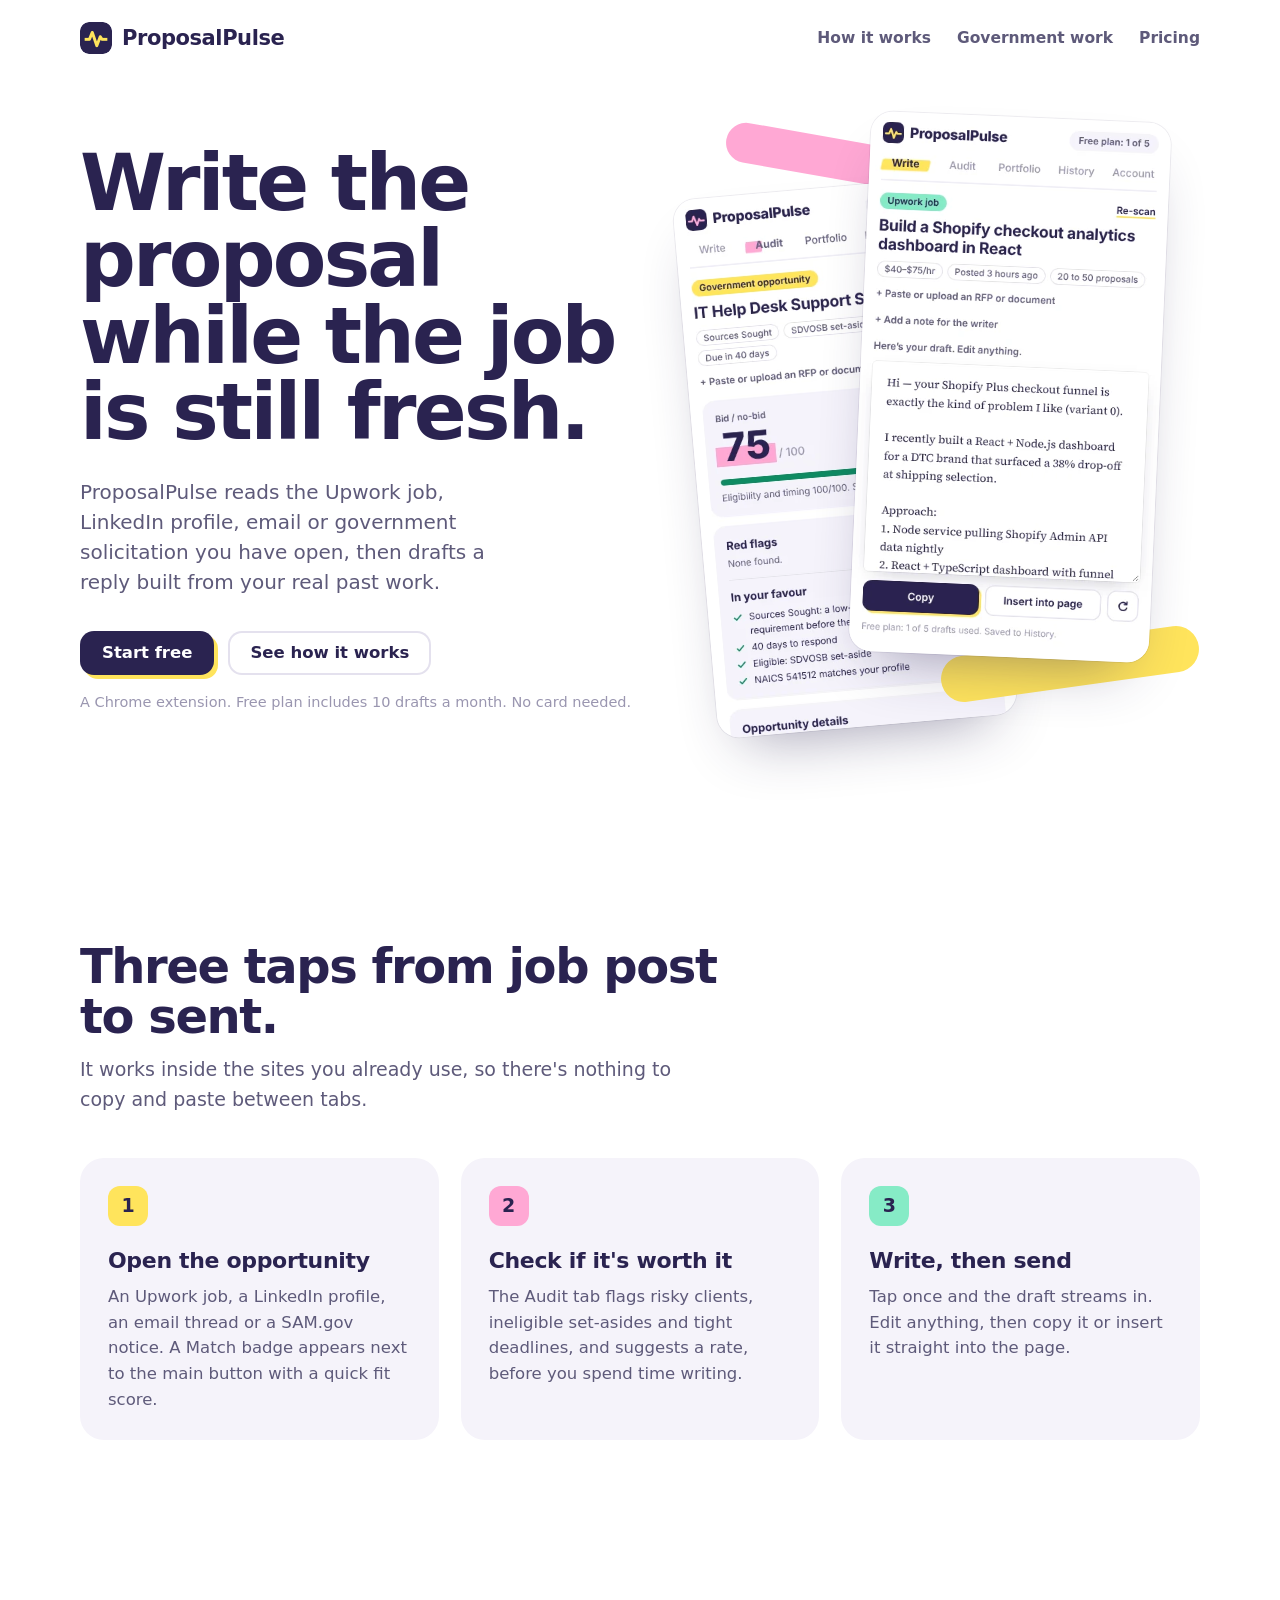
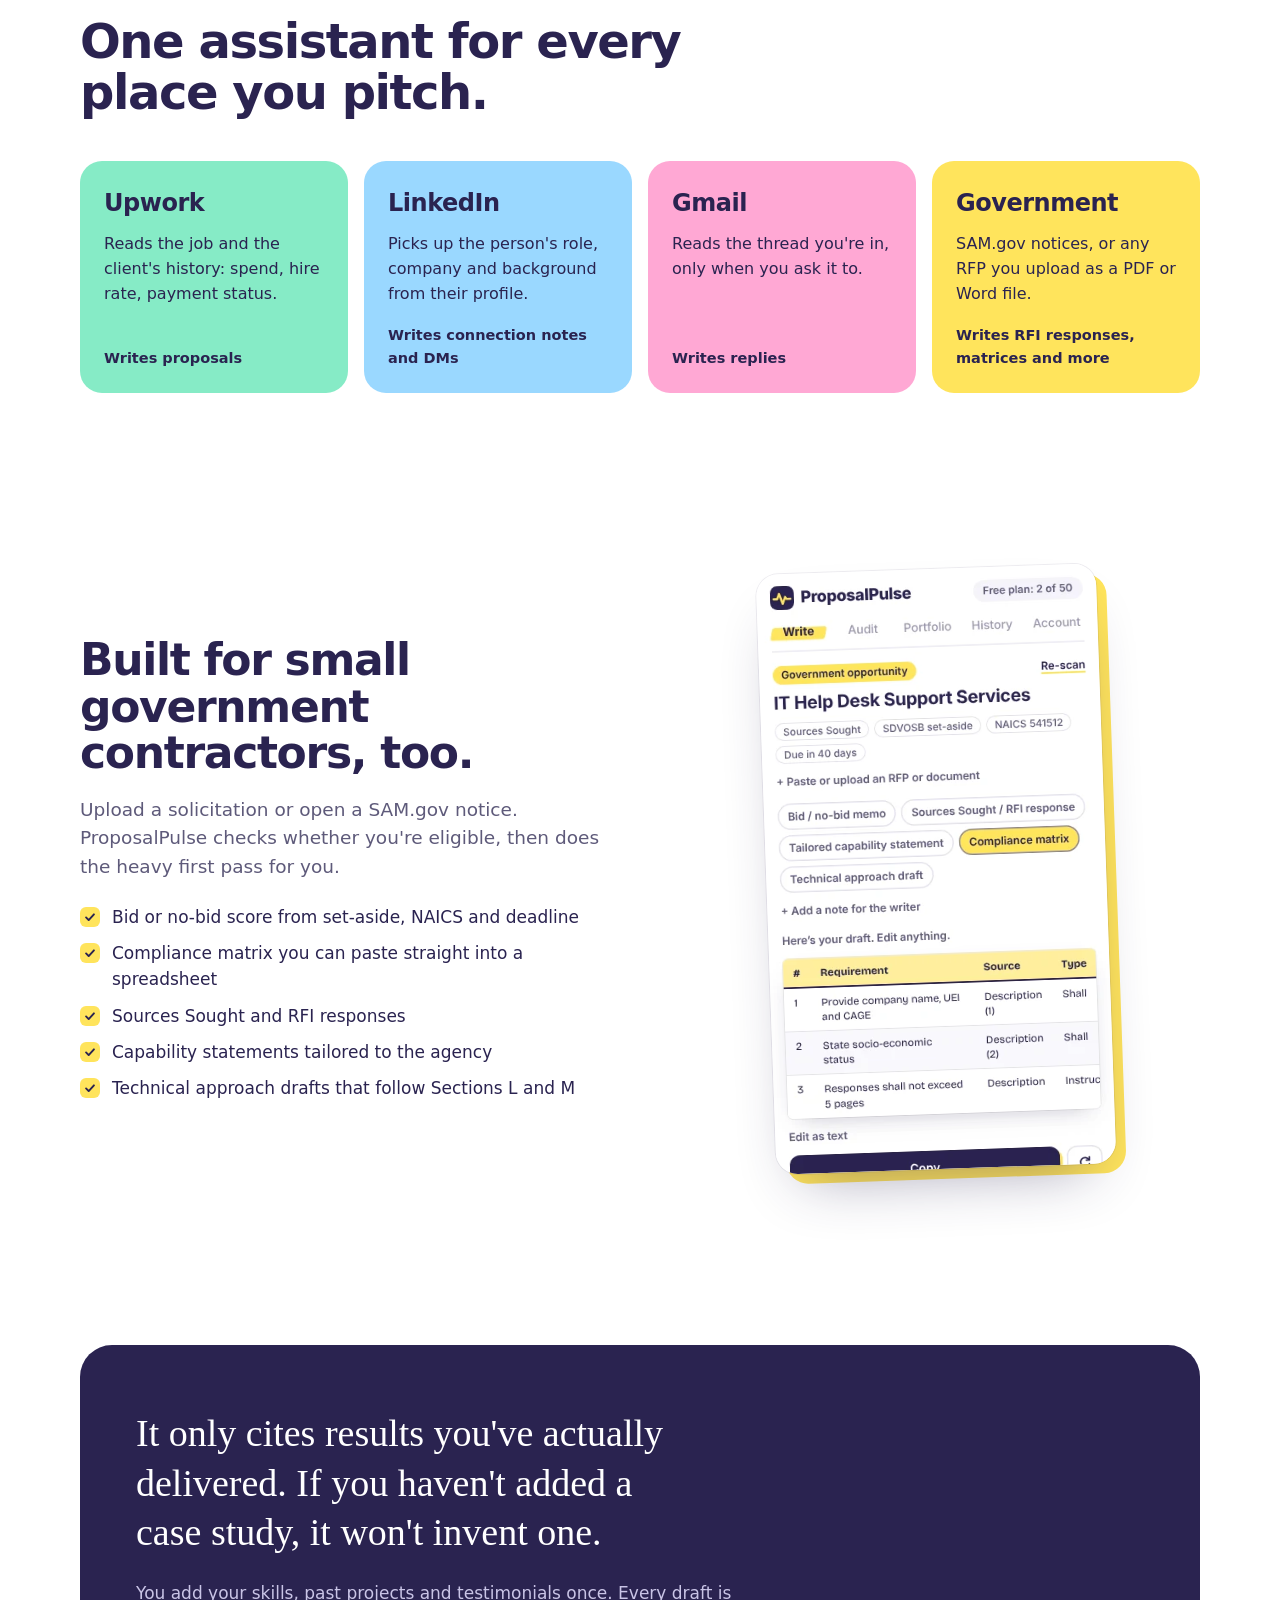
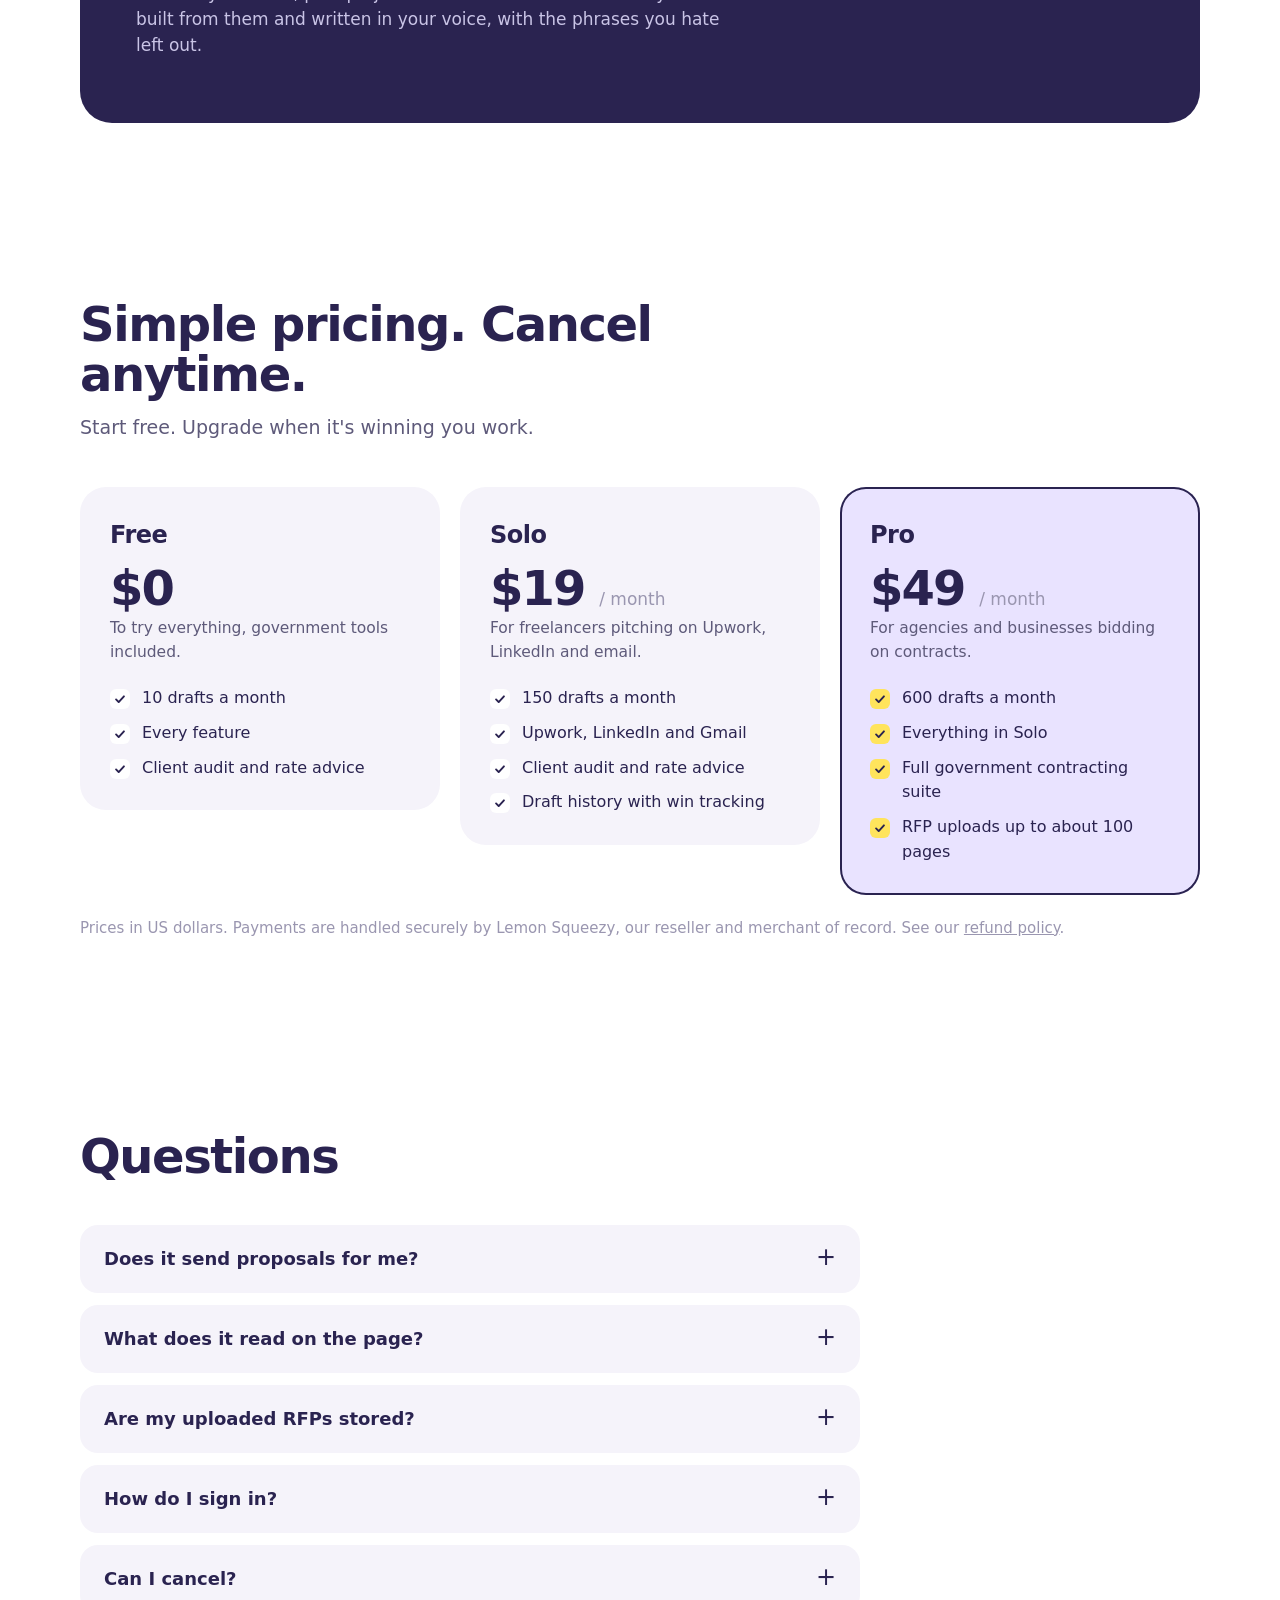
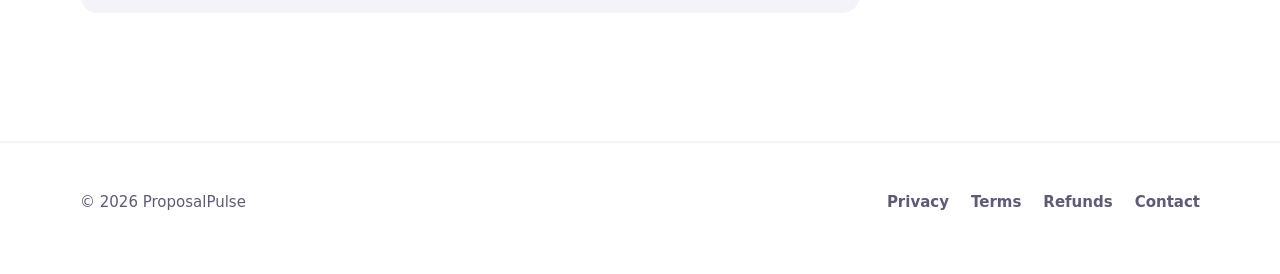
==== index.html @ be075578 "Add ProposalPulse website: landing page, privacy, terms and refund policy Co-Authored-By: Claude Opu" ====
<!doctype html>
<html lang="en">
<head>
  <meta charset="utf-8" />
  <meta name="viewport" content="width=device-width, initial-scale=1" />
  <title>ProposalPulse: proposals, outreach and RFP responses, written from the page you're on</title>
  <meta name="description" content="ProposalPulse is a Chrome extension that drafts Upwork proposals, LinkedIn messages, Gmail replies and government RFP responses from the page you have open, using only your real past work." />
  <meta property="og:title" content="ProposalPulse" />
  <meta property="og:description" content="Write the proposal while the job is still fresh. A Chrome extension for freelancers, agencies and small government contractors." />
  <meta property="og:image" content="img/panel-draft.webp" />
  <link rel="icon" href="img/icon.png" />
  <link rel="preload" href="fonts/bricolage.woff2" as="font" type="font/woff2" crossorigin />
  <link rel="stylesheet" href="styles.css" />
</head>
<body>
  <header class="site-header">
    <div class="wrap">
      <a class="brand" href="index.html"><img src="img/icon.png" alt="" />ProposalPulse</a>
      <nav class="nav" aria-label="Main">
        <a href="#how" class="hide-sm">How it works</a>
        <a href="#govcon" class="hide-sm">Government work</a>
        <a href="#pricing">Pricing</a>
      </nav>
    </div>
  </header>

  <main>
    <section class="hero">
      <div class="wrap">
        <div>
          <h1>Write the proposal while the job is still fresh.</h1>
          <p class="lede">ProposalPulse reads the Upwork job, LinkedIn profile, email or government solicitation you have open, then drafts a reply built from your real past work.</p>
          <div class="actions">
            <a class="btn btn-primary" href="#pricing">Start free</a>
            <a class="btn btn-secondary" href="#how">See how it works</a>
          </div>
          <p class="fine">A Chrome extension. Free plan includes 10 drafts a month. No card needed.</p>
        </div>
        <div class="stack" aria-hidden="true">
          <span class="swatch b"></span>
          <div class="shot back"><img src="img/panel-audit.webp" alt="" width="400" height="860" /></div>
          <div class="shot front"><img src="img/panel-draft.webp" alt="" width="400" height="860" /></div>
          <span class="swatch a"></span>
        </div>
      </div>
    </section>

    <section id="how">
      <div class="wrap">
        <div class="section-head">
          <h2>Three taps from job post to sent.</h2>
          <p>It works inside the sites you already use, so there's nothing to copy and paste between tabs.</p>
        </div>
        <div class="steps">
          <div class="step" style="--c: var(--yellow)">
            <h3>Open the opportunity</h3>
            <p>An Upwork job, a LinkedIn profile, an email thread or a SAM.gov notice. A Match badge appears next to the main button with a quick fit score.</p>
          </div>
          <div class="step" style="--c: var(--pink)">
            <h3>Check if it's worth it</h3>
            <p>The Audit tab flags risky clients, ineligible set-asides and tight deadlines, and suggests a rate, before you spend time writing.</p>
          </div>
          <div class="step" style="--c: var(--mint)">
            <h3>Write, then send</h3>
            <p>Tap once and the draft streams in. Edit anything, then copy it or insert it straight into the page.</p>
          </div>
        </div>
      </div>
    </section>

    <section>
      <div class="wrap">
        <div class="section-head">
          <h2>One assistant for every place you pitch.</h2>
        </div>
        <div class="platforms">
          <div class="platform" style="--c: var(--mint)">
            <h3>Upwork</h3>
            <p>Reads the job and the client's history: spend, hire rate, payment status.</p>
            <p class="writes">Writes proposals</p>
          </div>
          <div class="platform" style="--c: var(--sky)">
            <h3>LinkedIn</h3>
            <p>Picks up the person's role, company and background from their profile.</p>
            <p class="writes">Writes connection notes and DMs</p>
          </div>
          <div class="platform" style="--c: var(--pink)">
            <h3>Gmail</h3>
            <p>Reads the thread you're in, only when you ask it to.</p>
            <p class="writes">Writes replies</p>
          </div>
          <div class="platform" style="--c: var(--yellow)">
            <h3>Government</h3>
            <p>SAM.gov notices, or any RFP you upload as a PDF or Word file.</p>
            <p class="writes">Writes RFI responses, matrices and more</p>
          </div>
        </div>
      </div>
    </section>

    <section id="govcon">
      <div class="wrap split" style="--c: var(--yellow)">
        <div>
          <h2>Built for small government contractors, too.</h2>
          <p>Upload a solicitation or open a SAM.gov notice. ProposalPulse checks whether you're eligible, then does the heavy first pass for you.</p>
          <ul class="ticks">
            <li>Bid or no-bid score from set-aside, NAICS and deadline</li>
            <li>Compliance matrix you can paste straight into a spreadsheet</li>
            <li>Sources Sought and RFI responses</li>
            <li>Capability statements tailored to the agency</li>
            <li>Technical approach drafts that follow Sections L and M</li>
          </ul>
        </div>
        <div class="shot-inline"><img src="img/panel-matrix.webp" alt="ProposalPulse showing a compliance matrix built from a government solicitation" width="400" height="860" loading="lazy" /></div>
      </div>
    </section>

    <section>
      <div class="wrap">
        <div class="promise">
          <blockquote>It only cites results you've actually delivered. If you haven't added a case study, it won't invent one.</blockquote>
          <p>You add your skills, past projects and testimonials once. Every draft is built from them and written in your voice, with the phrases you hate left out.</p>
        </div>
      </div>
    </section>

    <section id="pricing">
      <div class="wrap">
        <div class="section-head">
          <h2>Simple pricing. Cancel anytime.</h2>
          <p>Start free. Upgrade when it's winning you work.</p>
        </div>
        <div class="plans">
          <div class="plan">
            <h3>Free</h3>
            <p class="price">$0</p>
            <p class="for">To try everything, government tools included.</p>
            <ul class="ticks">
              <li>10 drafts a month</li>
              <li>Every feature</li>
              <li>Client audit and rate advice</li>
            </ul>
          </div>
          <div class="plan">
            <h3>Solo</h3>
            <p class="price">$19 <small>/ month</small></p>
            <p class="for">For freelancers pitching on Upwork, LinkedIn and email.</p>
            <ul class="ticks">
              <li>150 drafts a month</li>
              <li>Upwork, LinkedIn and Gmail</li>
              <li>Client audit and rate advice</li>
              <li>Draft history with win tracking</li>
            </ul>
          </div>
          <div class="plan featured">
            <h3>Pro</h3>
            <p class="price">$49 <small>/ month</small></p>
            <p class="for">For agencies and businesses bidding on contracts.</p>
            <ul class="ticks">
              <li>600 drafts a month</li>
              <li>Everything in Solo</li>
              <li>Full government contracting suite</li>
              <li>RFP uploads up to about 100 pages</li>
            </ul>
          </div>
        </div>
        <p class="fine" style="margin-top:22px;color:var(--ink-faint);font-size:15px">Prices in US dollars. Payments are handled securely by Lemon Squeezy, our reseller and merchant of record. See our <a href="refunds.html">refund policy</a>.</p>
      </div>
    </section>

    <section>
      <div class="wrap">
        <div class="section-head"><h2>Questions</h2></div>
        <div class="faq">
          <details>
            <summary>Does it send proposals for me?</summary>
            <p>No. ProposalPulse writes a draft; you review it and choose to send it. It never submits anything or clicks buttons on your behalf.</p>
          </details>
          <details>
            <summary>What does it read on the page?</summary>
            <p>Only the opportunity you're looking at, such as the job description and client details, or the profile you're viewing. Gmail and other sites are read only when you click to capture them. See the <a href="privacy.html">privacy policy</a> for details.</p>
          </details>
          <details>
            <summary>Are my uploaded RFPs stored?</summary>
            <p>Uploaded files are turned into text on your own computer. The file itself is never uploaded; only the text needed for a draft is sent to generate it, and it isn't kept afterwards.</p>
          </details>
          <details>
            <summary>How do I sign in?</summary>
            <p>With your Google account. There's no password to create.</p>
          </details>
          <details>
            <summary>Can I cancel?</summary>
            <p>Yes, anytime. Your plan stays active until the end of the period you've paid for.</p>
          </details>
        </div>
      </div>
    </section>
  </main>

  <footer class="site-footer">
    <div class="wrap">
      <span>© 2026 ProposalPulse</span>
      <nav aria-label="Footer">
        <a href="privacy.html">Privacy</a>
        <a href="terms.html">Terms</a>
        <a href="refunds.html">Refunds</a>
        <a href="mailto:csams0717@gmail.com">Contact</a>
      </nav>
    </div>
  </footer>
</body>
</html>
---- styles.css ----
/* ProposalPulse — website. Same system as the extension:
   white paper, indigo ink, one highlighter colour per idea. */

@font-face {
  font-family: "Bricolage";
  src: url("fonts/bricolage.woff2") format("woff2-variations");
  font-weight: 200 800;
  font-stretch: 75% 100%;
  font-display: swap;
}
@font-face {
  font-family: "Source Serif";
  src: url("fonts/source-serif.woff2") format("woff2-variations");
  font-weight: 200 900;
  font-display: swap;
}

:root {
  --ink: #2a2350;
  --ink-soft: #5e5a7a;
  --ink-faint: #9a96b0;
  --paper: #ffffff;
  --mist: #f5f3fa;
  --line: #e4e1ee;
  --yellow: #ffe45c;
  --pink: #ffa8d4;
  --mint: #86ebc6;
  --sky: #9ad8ff;
  --lilac: #cfc0ff;
  --ok: #0e8a5f;
  --sans: "Bricolage", ui-sans-serif, system-ui, sans-serif;
  --serif: "Source Serif", Georgia, serif;
  --wrap: 1120px;
}

* { box-sizing: border-box; }
html { scroll-behavior: smooth; }
@media (prefers-reduced-motion: reduce) { html { scroll-behavior: auto; } * { transition: none !important; animation: none !important; } }

body {
  margin: 0;
  background: var(--paper);
  color: var(--ink);
  font-family: var(--sans);
  font-size: 17px;
  line-height: 1.55;
  font-optical-sizing: auto;
  -webkit-font-smoothing: antialiased;
}
::selection { background: var(--yellow); }
a { color: inherit; }
img { max-width: 100%; display: block; }
:focus-visible { outline: 3px solid var(--ink); outline-offset: 3px; border-radius: 4px; }

.wrap { width: min(var(--wrap), 100% - 40px); margin-inline: auto; }

/* ---------- Header ---------- */
.site-header { padding: 22px 0; }
.site-header .wrap { display: flex; align-items: center; justify-content: space-between; gap: 20px; }
.brand { display: inline-flex; align-items: center; gap: 10px; text-decoration: none; font-weight: 800; font-size: 21px; letter-spacing: -0.02em; }
.brand img { width: 32px; height: 32px; border-radius: 9px; }
.nav { display: flex; gap: 26px; font-weight: 600; font-size: 15.5px; }
.nav a { text-decoration: none; color: var(--ink-soft); }
.nav a:hover { color: var(--ink); }
@media (max-width: 640px) { .nav .hide-sm { display: none; } .nav { gap: 18px; } }

/* ---------- Buttons ---------- */
.btn {
  display: inline-flex; align-items: center; justify-content: center; gap: 8px;
  padding: 14px 22px; border-radius: 14px; font: 650 16.5px/1 var(--sans);
  text-decoration: none; cursor: pointer; border: 0; transition: transform .12s, box-shadow .12s;
}
.btn-primary { background: var(--ink); color: #fff; box-shadow: 4px 4px 0 var(--accent, var(--yellow)); }
.btn-primary:hover { transform: translate(-1px, -1px); box-shadow: 5px 5px 0 var(--accent, var(--yellow)); }
.btn-primary:active { transform: translate(2px, 2px); box-shadow: 1px 1px 0 var(--accent, var(--yellow)); }
.btn-secondary { background: var(--paper); color: var(--ink); box-shadow: inset 0 0 0 2px var(--line); }
.btn-secondary:hover { box-shadow: inset 0 0 0 2px var(--ink); }
.btn[aria-disabled="true"] { cursor: default; }

/* ---------- Hero ---------- */
.hero { padding: 40px 0 96px; overflow: hidden; }
.hero .wrap { display: grid; grid-template-columns: 1.05fr 0.95fr; gap: 56px; align-items: center; }
.hero h1 {
  margin: 0; font-size: clamp(44px, 6.4vw, 78px); line-height: 0.98; font-weight: 800;
  letter-spacing: -0.035em; font-stretch: 92%;
}
.hero p.lede { margin: 26px 0 0; font-size: 20px; line-height: 1.5; color: var(--ink-soft); max-width: 34ch; }
.hero .actions { display: flex; flex-wrap: wrap; gap: 14px; margin-top: 34px; }
.hero .fine { margin-top: 16px; font-size: 14.5px; color: var(--ink-faint); }

.stack { position: relative; height: 640px; }
.shot {
  position: absolute; width: 300px; border-radius: 22px; overflow: hidden; background: var(--paper);
  box-shadow: 0 0 0 1px rgb(42 35 80 / .08), 0 30px 60px -28px rgb(42 35 80 / .45);
}
.shot { height: 540px; }
.shot img { width: 100%; height: 100%; object-fit: cover; object-position: top; }
.shot.front { right: 40px; top: 0; transform: rotate(2.5deg); z-index: 2; }
.shot.back { left: 0; top: 70px; transform: rotate(-5deg); }
.swatch { position: absolute; border-radius: 999px; z-index: 0; }
.swatch.a { width: 260px; height: 46px; background: var(--yellow); right: 0; bottom: 70px; transform: rotate(-8deg); }
.swatch.b { width: 180px; height: 40px; background: var(--pink); left: 30px; top: 18px; transform: rotate(10deg); }

@media (max-width: 900px) {
  .hero .wrap { grid-template-columns: 1fr; }
  .stack { height: 470px; max-width: 460px; margin: 0 auto; width: 100%; }
  .shot { width: 240px; height: 430px; }
  .shot.front { right: 0; }
}

/* ---------- Sections ---------- */
section { padding: 88px 0; }
.section-head { max-width: 640px; margin-bottom: 44px; }
.section-head h2 { margin: 0; font-size: clamp(32px, 4.2vw, 48px); line-height: 1.05; letter-spacing: -0.03em; font-weight: 800; }
.section-head p { margin: 14px 0 0; color: var(--ink-soft); font-size: 19px; }

/* How it works: a real three-step sequence */
.steps { display: grid; grid-template-columns: repeat(3, 1fr); gap: 22px; counter-reset: step; }
.step { background: var(--mist); border-radius: 24px; padding: 28px; }
.step::before {
  counter-increment: step; content: counter(step);
  display: inline-grid; place-items: center; width: 40px; height: 40px; border-radius: 12px;
  font-weight: 800; font-size: 19px; background: var(--c, var(--yellow));
}
.step h3 { margin: 18px 0 6px; font-size: 22px; letter-spacing: -0.015em; }
.step p { margin: 0; color: var(--ink-soft); font-size: 16.5px; }
@media (max-width: 800px) { .steps { grid-template-columns: 1fr; } }

/* Platforms */
.platforms { display: grid; grid-template-columns: repeat(4, 1fr); gap: 16px; }
.platform { border-radius: 22px; padding: 24px; background: var(--c); min-height: 200px; display: flex; flex-direction: column; }
.platform h3 { margin: 0; font-size: 24px; letter-spacing: -0.02em; }
.platform p { margin: 10px 0 0; font-size: 16px; }
.platform .writes { margin-top: auto; padding-top: 18px; font-size: 14.5px; font-weight: 600; }
@media (max-width: 900px) { .platforms { grid-template-columns: repeat(2, 1fr); } }
@media (max-width: 520px) { .platforms { grid-template-columns: 1fr; } }

/* Feature split */
.split { display: grid; grid-template-columns: 1fr 1fr; gap: 64px; align-items: center; }
.split.reverse > :first-child { order: 2; }
.split .shot-inline { width: 340px; max-width: 100%; height: 600px; margin: 0 auto; border-radius: 22px; overflow: hidden; transform: rotate(-2deg);
  box-shadow: 0 0 0 1px rgb(42 35 80 / .08), 0 30px 60px -28px rgb(42 35 80 / .45), 10px 10px 0 var(--c, var(--yellow)); }
.split h2 { margin: 0; font-size: clamp(30px, 3.8vw, 44px); line-height: 1.06; letter-spacing: -0.03em; font-weight: 800; }
.split p { color: var(--ink-soft); font-size: 18.5px; }
.ticks { list-style: none; padding: 0; margin: 22px 0 0; display: grid; gap: 10px; }
.ticks li { display: flex; gap: 12px; font-size: 17px; }
.ticks li::before { content: ""; flex: none; width: 20px; height: 20px; margin-top: 3px; border-radius: 6px; background: var(--c, var(--yellow)) url("data:image/svg+xml,%3Csvg xmlns='http://www.w3.org/2000/svg' viewBox='0 0 16 16'%3E%3Cpath d='M3.5 8.5l3 3 6-6.5' fill='none' stroke='%232a2350' stroke-width='2.2' stroke-linecap='round' stroke-linejoin='round'/%3E%3C/svg%3E") center/14px no-repeat; }
@media (max-width: 860px) { .split { grid-template-columns: 1fr; gap: 40px; } .split.reverse > :first-child { order: 0; } }

/* The promise: drafts in serif, like the extension's paper sheet */
.promise { background: var(--ink); color: #fff; border-radius: 32px; padding: 64px 56px; }
.promise blockquote { margin: 0; font-family: var(--serif); font-size: clamp(26px, 3.3vw, 38px); line-height: 1.3; max-width: 30ch; }
.promise p { margin: 22px 0 0; color: #c9c4e6; font-size: 17px; max-width: 56ch; }
@media (max-width: 640px) { .promise { padding: 40px 26px; border-radius: 24px; } }

/* Pricing */
.plans { display: grid; grid-template-columns: repeat(3, 1fr); gap: 20px; align-items: start; }
.plan { background: var(--mist); border-radius: 26px; padding: 30px; }
.plan.featured { background: color-mix(in srgb, var(--lilac) 45%, white); box-shadow: inset 0 0 0 2px var(--ink); }
.plan h3 { margin: 0; font-size: 24px; letter-spacing: -0.02em; }
.plan .price { margin: 10px 0 4px; font-size: 48px; font-weight: 800; letter-spacing: -0.04em; line-height: 1; }
.plan .price small { font-size: 17px; font-weight: 500; color: var(--ink-faint); letter-spacing: 0; }
.plan .for { margin: 0; color: var(--ink-soft); font-size: 15.5px; min-height: 48px; }
.plan .ticks li { font-size: 16px; }
.plan .ticks li::before { background-color: var(--paper); }
.plan.featured .ticks li::before { background-color: var(--yellow); }
@media (max-width: 900px) { .plans { grid-template-columns: 1fr; max-width: 460px; } }

/* FAQ */
.faq { display: grid; gap: 12px; max-width: 780px; }
.faq details { background: var(--mist); border-radius: 18px; padding: 20px 24px; }
.faq summary { cursor: pointer; font-weight: 700; font-size: 18px; list-style: none; display: flex; justify-content: space-between; gap: 16px; }
.faq summary::-webkit-details-marker { display: none; }
.faq summary::after { content: "+"; font-weight: 500; font-size: 24px; line-height: 1; }
.faq details[open] summary::after { content: "–"; }
.faq details p { margin: 12px 0 0; color: var(--ink-soft); }

/* Footer */
.site-footer { padding: 48px 0 60px; border-top: 2px solid var(--mist); margin-top: 40px; color: var(--ink-soft); font-size: 15px; }
.site-footer .wrap { display: flex; flex-wrap: wrap; justify-content: space-between; gap: 18px; align-items: center; }
.site-footer nav { display: flex; flex-wrap: wrap; gap: 22px; }
.site-footer a { text-decoration: none; font-weight: 600; }
.site-footer a:hover { color: var(--ink); text-decoration: underline; text-decoration-color: var(--yellow); text-decoration-thickness: 3px; text-underline-offset: 4px; }

/* ---------- Legal pages ---------- */
.legal { padding: 30px 0 40px; }
.legal .wrap { max-width: 760px; }
.legal h1 { font-size: clamp(38px, 5vw, 54px); letter-spacing: -0.035em; line-height: 1.02; margin: 10px 0 8px; }
.legal .updated { color: var(--ink-faint); font-size: 15px; margin: 0 0 36px; }
.legal .summary { background: color-mix(in srgb, var(--c, var(--mint)) 40%, white); border-radius: 22px; padding: 22px 26px; margin-bottom: 40px; }
.legal .summary h2 { margin: 0 0 8px; font-size: 19px; }
.legal .summary ul { margin: 0; padding-left: 20px; }
.legal h2 { font-size: 24px; letter-spacing: -0.02em; margin: 40px 0 10px; }
.legal h3 { font-size: 18.5px; margin: 24px 0 6px; }
.legal p, .legal li { color: #3e3962; }
.legal li { margin: 6px 0; }
.legal table { border-collapse: collapse; width: 100%; font-size: 15.5px; margin: 14px 0; }
.legal th, .legal td { text-align: left; padding: 10px 12px; border-bottom: 1px solid var(--line); vertical-align: top; }
.legal th { background: var(--mist); }

.split .shot-inline img { width: 100%; height: 100%; object-fit: cover; object-position: top; }
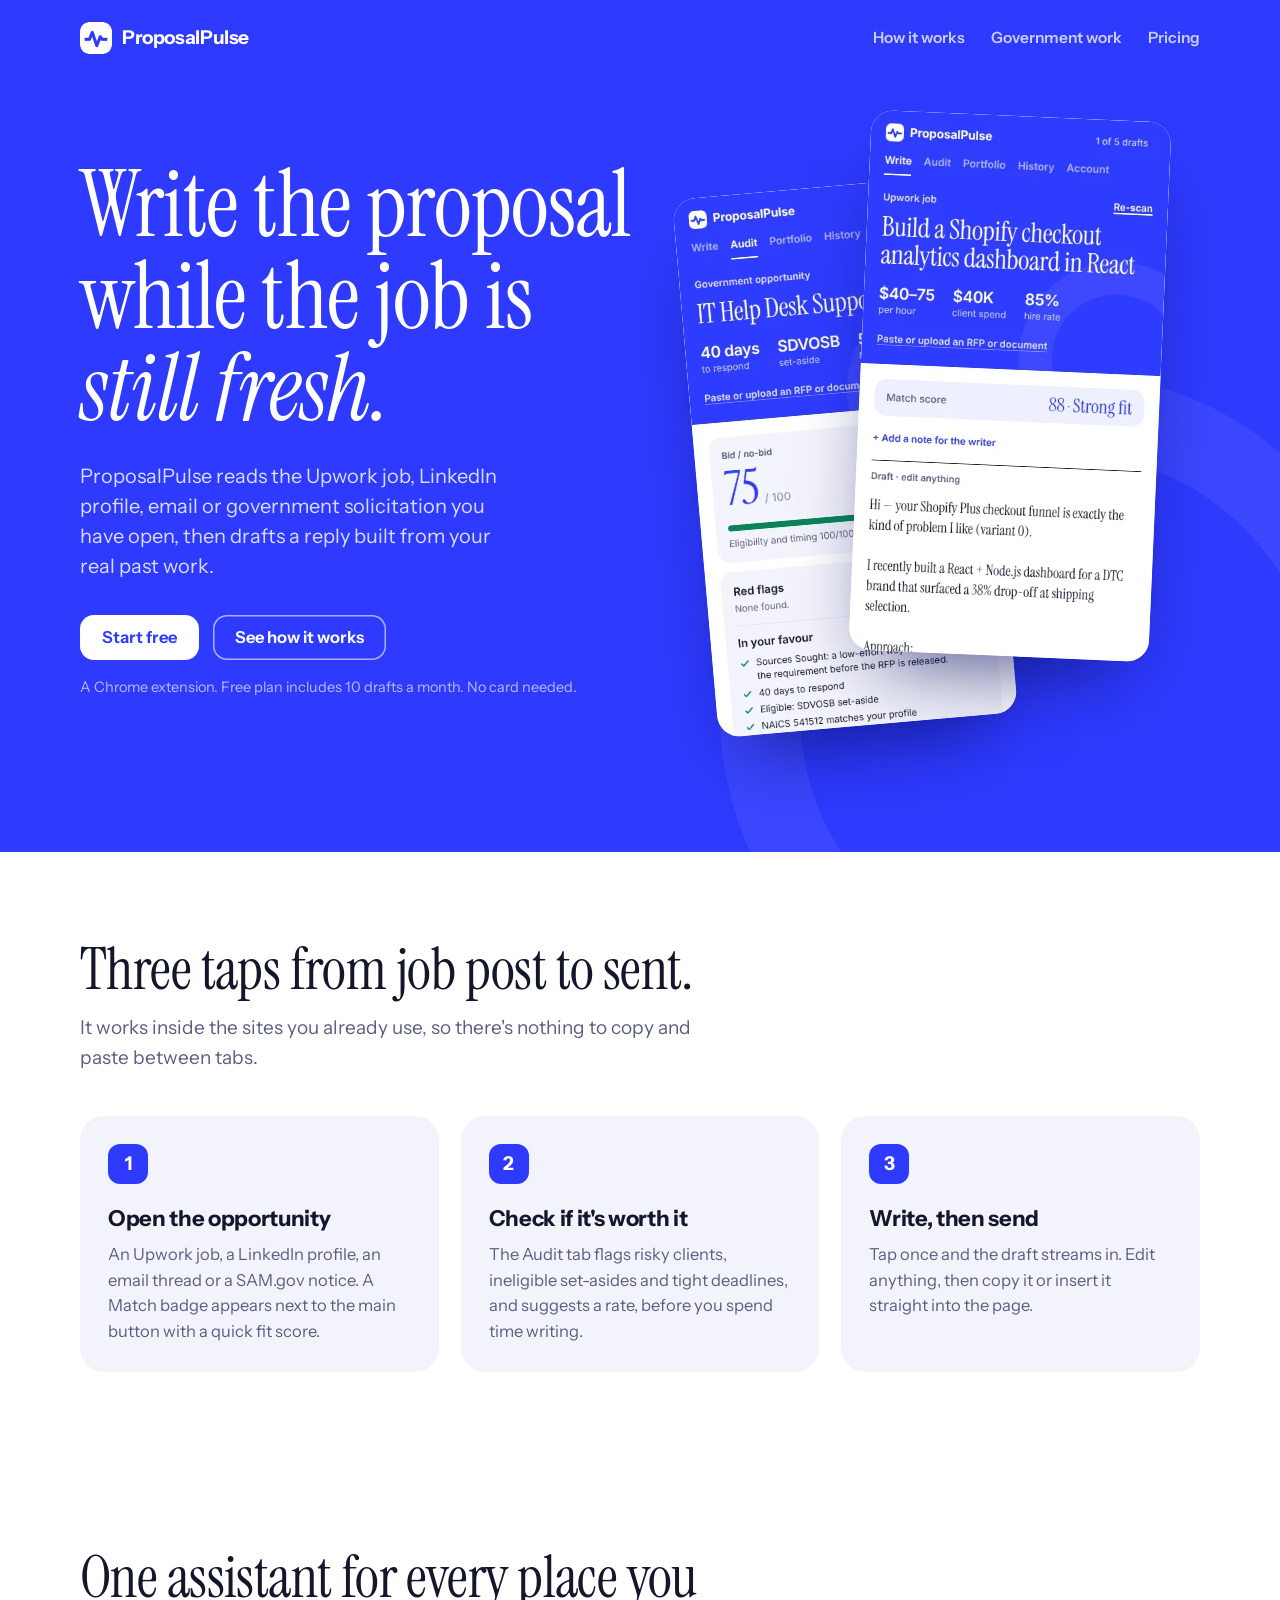
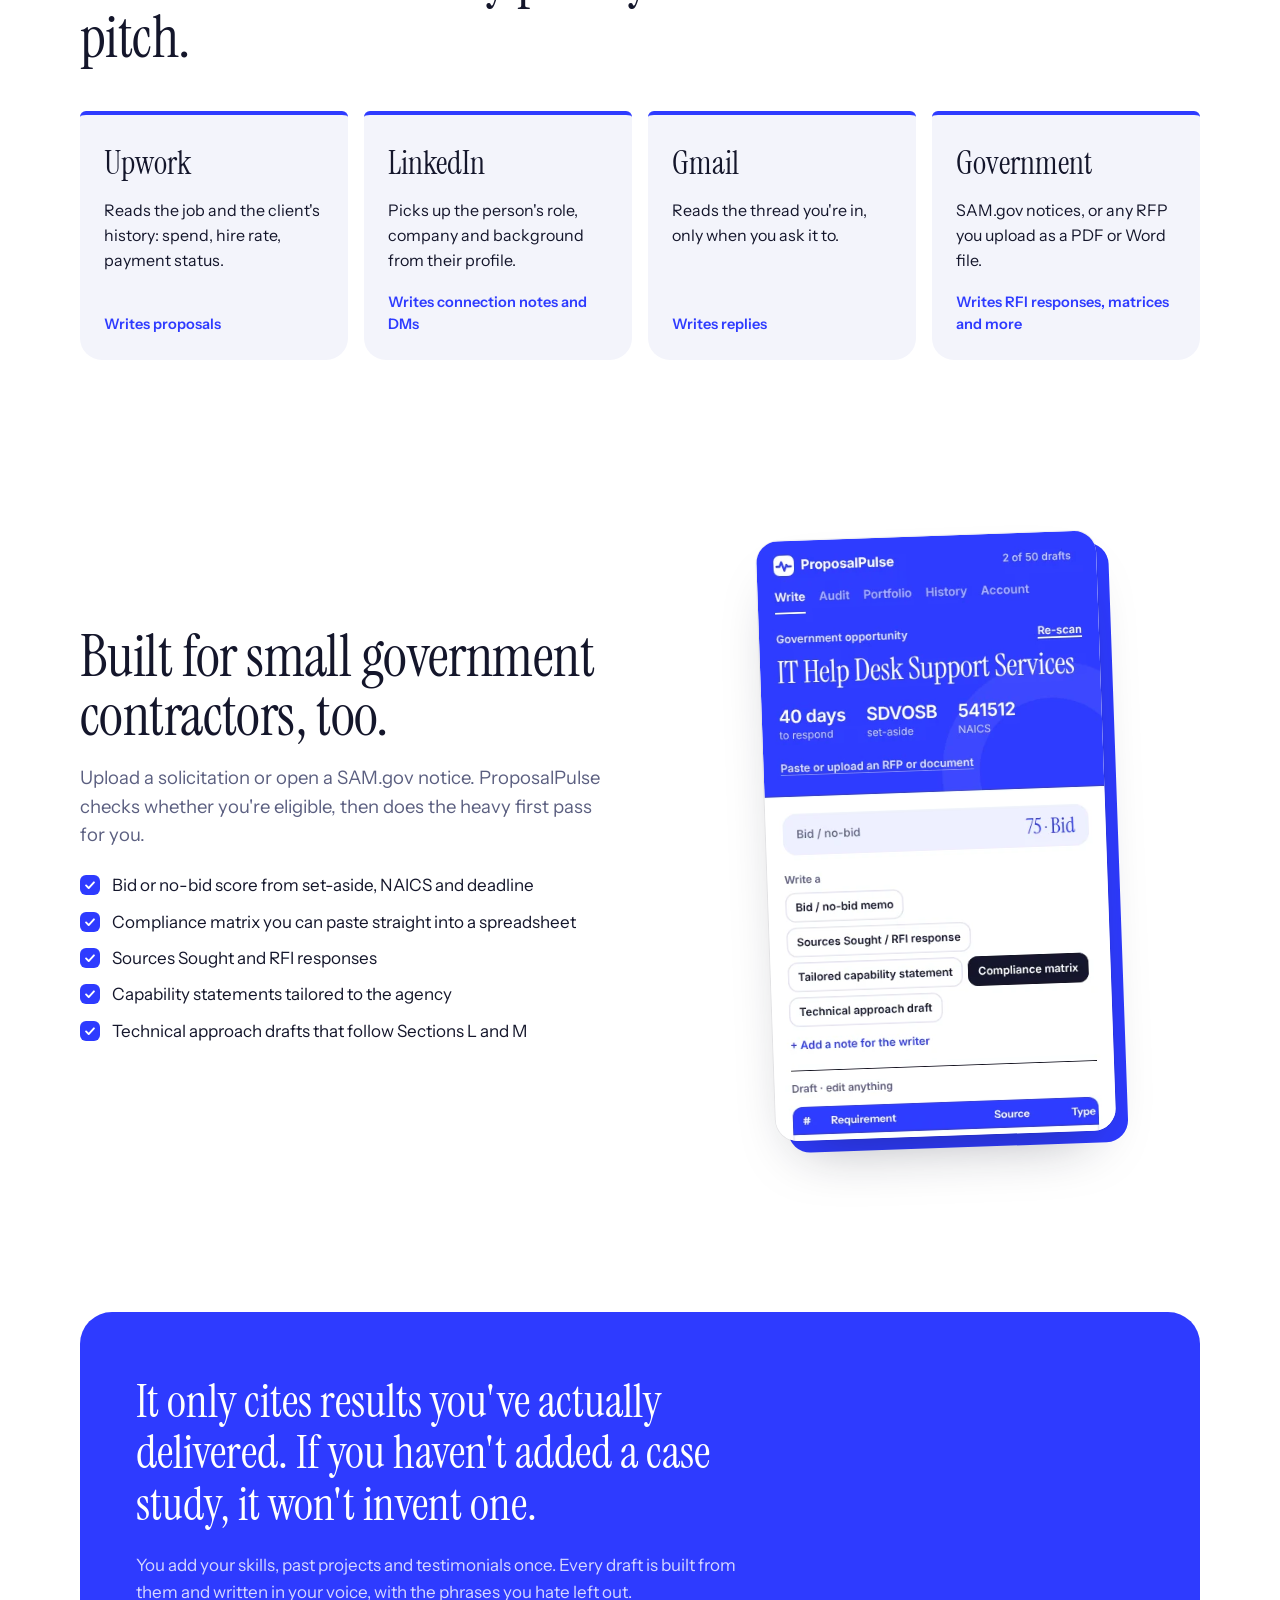
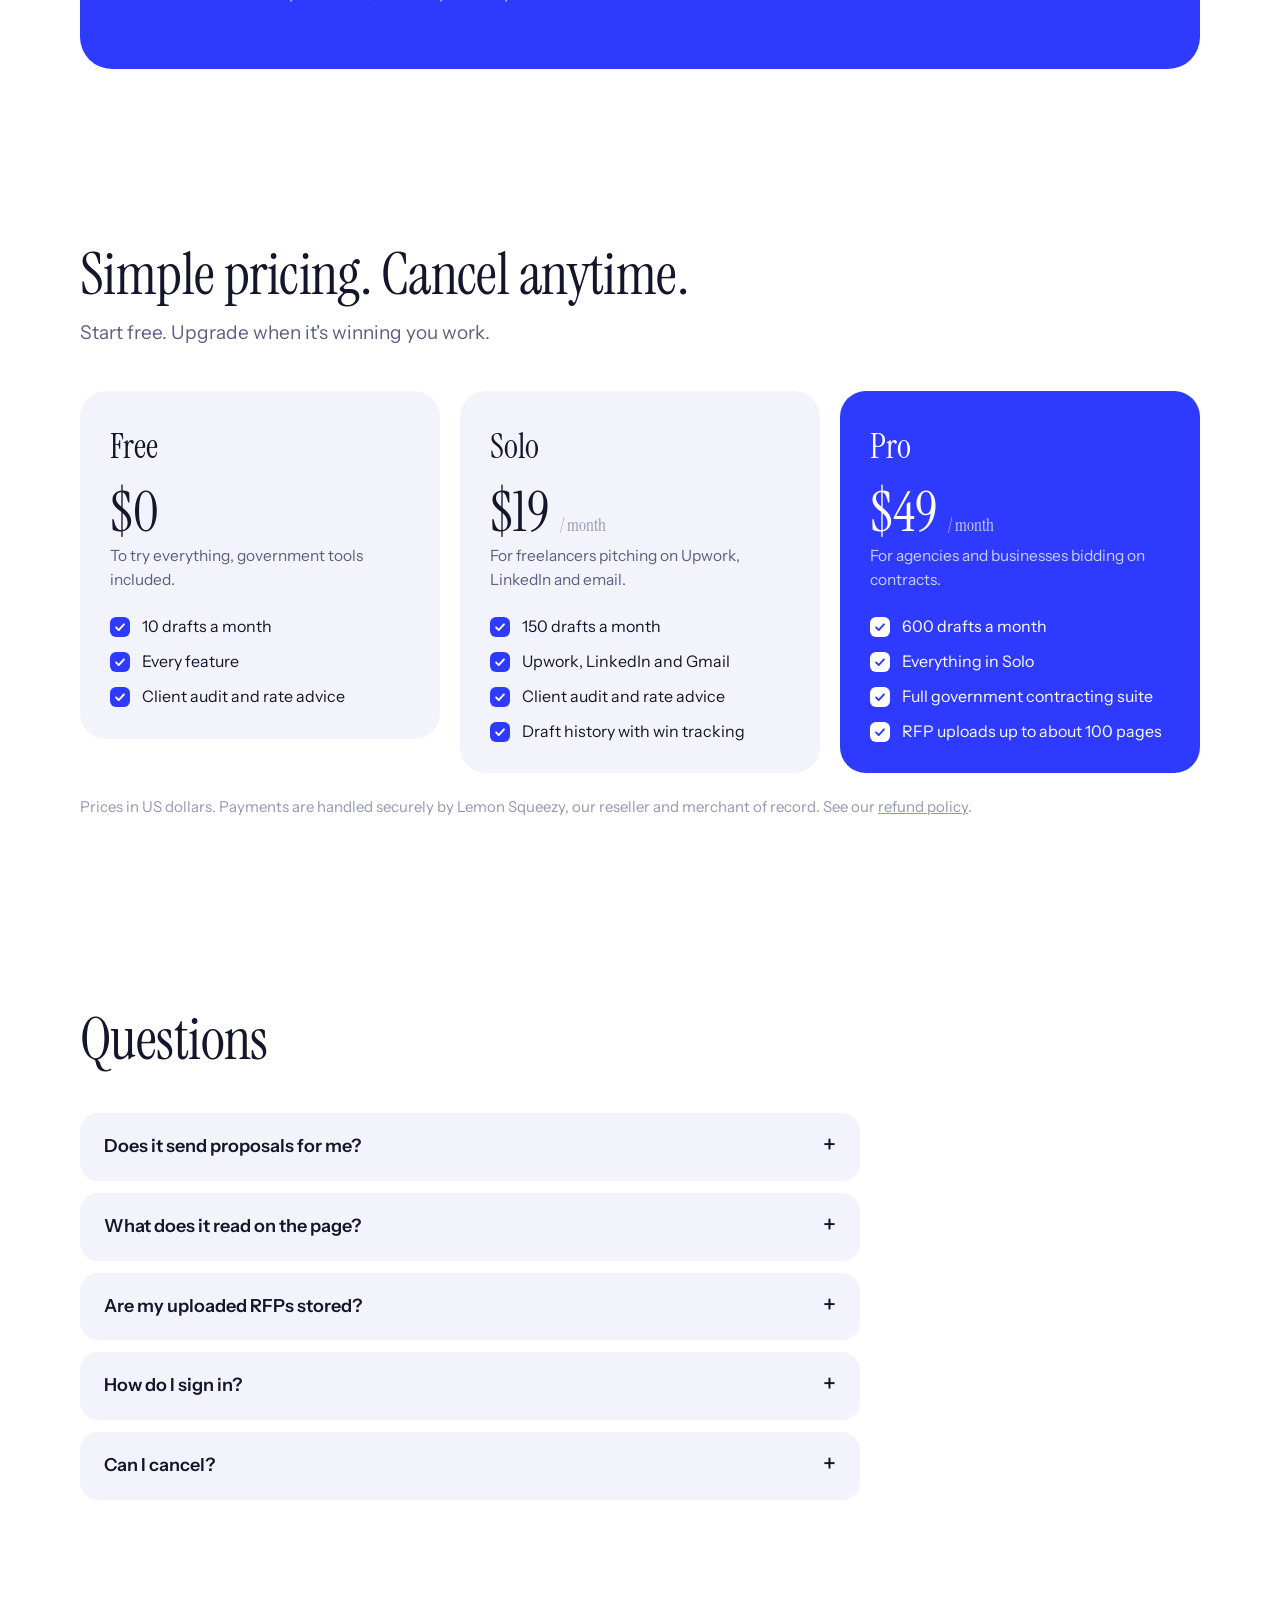
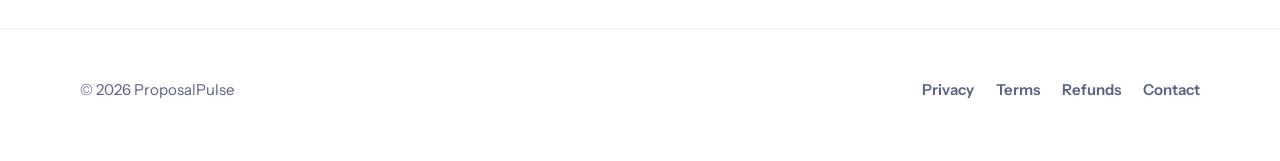
==== commit fa60b1ae: "Restyle website to Cobalt Editorial to match extension v1.5 Co-Authored-By: Claude Opus 5.5 <noreply" ====
--- a/index.html
+++ b/index.html
@@ -9,13 +9,13 @@
   <meta property="og:description" content="Write the proposal while the job is still fresh. A Chrome extension for freelancers, agencies and small government contractors." />
   <meta property="og:image" content="img/panel-draft.webp" />
   <link rel="icon" href="img/icon.png" />
-  <link rel="preload" href="fonts/bricolage.woff2" as="font" type="font/woff2" crossorigin />
+  <link rel="preload" href="fonts/instrument-serif.woff2" as="font" type="font/woff2" crossorigin />
   <link rel="stylesheet" href="styles.css" />
 </head>
 <body>
   <header class="site-header">
     <div class="wrap">
-      <a class="brand" href="index.html"><img src="img/icon.png" alt="" />ProposalPulse</a>
+      <a class="brand" href="index.html"><img src="img/icon-white.png" alt="" />ProposalPulse</a>
       <nav class="nav" aria-label="Main">
         <a href="#how" class="hide-sm">How it works</a>
         <a href="#govcon" class="hide-sm">Government work</a>
@@ -28,7 +28,7 @@
     <section class="hero">
       <div class="wrap">
         <div>
-          <h1>Write the proposal while the job is still fresh.</h1>
+          <h1>Write the proposal while the job is <em>still fresh.</em></h1>
           <p class="lede">ProposalPulse reads the Upwork job, LinkedIn profile, email or government solicitation you have open, then drafts a reply built from your real past work.</p>
           <div class="actions">
             <a class="btn btn-primary" href="#pricing">Start free</a>
--- a/styles.css
+++ b/styles.css
@@ -2,34 +2,44 @@
    white paper, indigo ink, one highlighter colour per idea. */
 
 @font-face {
-  font-family: "Bricolage";
-  src: url("fonts/bricolage.woff2") format("woff2-variations");
-  font-weight: 200 800;
-  font-stretch: 75% 100%;
+  font-family: "Instrument Sans";
+  src: url("fonts/instrument-sans.woff2") format("woff2-variations");
+  font-weight: 400 700;
   font-display: swap;
 }
 @font-face {
-  font-family: "Source Serif";
-  src: url("fonts/source-serif.woff2") format("woff2-variations");
-  font-weight: 200 900;
+  font-family: "Instrument Serif";
+  src: url("fonts/instrument-serif.woff2") format("woff2");
+  font-weight: 400;
   font-display: swap;
 }
+@font-face {
+  font-family: "Instrument Serif";
+  src: url("fonts/instrument-serif-italic.woff2") format("woff2");
+  font-weight: 400;
+  font-style: italic;
+  font-display: swap;
+}
 
 :root {
-  --ink: #2a2350;
-  --ink-soft: #5e5a7a;
-  --ink-faint: #9a96b0;
+  --ink: #14162b;
+  --ink-soft: #5b5f80;
+  --ink-faint: #9497b3;
   --paper: #ffffff;
-  --mist: #f5f3fa;
-  --line: #e4e1ee;
-  --yellow: #ffe45c;
-  --pink: #ffa8d4;
-  --mint: #86ebc6;
-  --sky: #9ad8ff;
-  --lilac: #cfc0ff;
-  --ok: #0e8a5f;
-  --sans: "Bricolage", ui-sans-serif, system-ui, sans-serif;
-  --serif: "Source Serif", Georgia, serif;
+  --mist: #f3f4fb;
+  --line: #e3e5f2;
+  --cobalt: #2e3bff;
+  --cobalt-deep: #1f29d6;
+  --cobalt-soft: #eef0ff;
+  /* former highlighter names now resolve to the cobalt system */
+  --yellow: #eef0ff;
+  --pink: #eef0ff;
+  --mint: #eef0ff;
+  --sky: #eef0ff;
+  --lilac: #eef0ff;
+  --ok: #0c8457;
+  --sans: "Instrument Sans", ui-sans-serif, system-ui, sans-serif;
+  --serif: "Instrument Serif", Georgia, serif;
   --wrap: 1120px;
 }
 
@@ -47,7 +57,7 @@
   font-optical-sizing: auto;
   -webkit-font-smoothing: antialiased;
 }
-::selection { background: var(--yellow); }
+::selection { background: var(--cobalt); color: #fff; }
 a { color: inherit; }
 img { max-width: 100%; display: block; }
 :focus-visible { outline: 3px solid var(--ink); outline-offset: 3px; border-radius: 4px; }
@@ -70,11 +80,11 @@
   padding: 14px 22px; border-radius: 14px; font: 650 16.5px/1 var(--sans);
   text-decoration: none; cursor: pointer; border: 0; transition: transform .12s, box-shadow .12s;
 }
-.btn-primary { background: var(--ink); color: #fff; box-shadow: 4px 4px 0 var(--accent, var(--yellow)); }
-.btn-primary:hover { transform: translate(-1px, -1px); box-shadow: 5px 5px 0 var(--accent, var(--yellow)); }
-.btn-primary:active { transform: translate(2px, 2px); box-shadow: 1px 1px 0 var(--accent, var(--yellow)); }
-.btn-secondary { background: var(--paper); color: var(--ink); box-shadow: inset 0 0 0 2px var(--line); }
-.btn-secondary:hover { box-shadow: inset 0 0 0 2px var(--ink); }
+.btn-primary { background: var(--cobalt); color: #fff; }
+.btn-primary:hover { background: var(--cobalt-deep); }
+
+.btn-secondary { background: transparent; color: #fff; box-shadow: inset 0 0 0 1.5px rgb(255 255 255 / .6); }
+.btn-secondary:hover { box-shadow: inset 0 0 0 1.5px #fff; }
 .btn[aria-disabled="true"] { cursor: default; }
 
 /* ---------- Hero ---------- */
@@ -199,3 +209,44 @@
 .legal th { background: var(--mist); }
 
 .split .shot-inline img { width: 100%; height: 100%; object-fit: cover; object-position: top; }
+
+/* ===== Cobalt Editorial overrides ===== */
+.site-header { background: var(--cobalt); color: #fff; }
+.brand, .nav a { color: #fff; }
+.nav a { opacity: .75; }
+.nav a:hover { opacity: 1; color: #fff; }
+.brand { font-weight: 700; font-size: 19px; }
+
+.hero { background: var(--cobalt); color: #fff; position: relative; }
+.hero::after { content: ""; position: absolute; right: -120px; bottom: -200px; width: 520px; height: 520px; border-radius: 50%; border: 80px solid rgb(255 255 255 / .06); pointer-events: none; }
+.hero .wrap { position: relative; z-index: 1; }
+.hero h1 { font-family: var(--serif); font-weight: 400; font-stretch: normal; letter-spacing: -0.01em; line-height: 1; font-size: clamp(50px, 7.2vw, 92px); }
+.hero h1 em { font-style: italic; }
+.hero p.lede { color: rgb(255 255 255 / .82); }
+.hero .fine { color: rgb(255 255 255 / .65); }
+.hero .btn-primary { background: #fff; color: var(--cobalt); }
+.hero .btn-primary:hover { background: var(--cobalt-soft); }
+.swatch { display: none; }
+.shot { box-shadow: 0 40px 80px -30px rgb(8 12 90 / .7); }
+
+.section-head h2, .split h2 { font-family: var(--serif); font-weight: 400; letter-spacing: -0.01em; font-size: clamp(38px, 5vw, 58px); line-height: 1.02; }
+.step { background: var(--mist); }
+.step::before { background: var(--cobalt); color: #fff; }
+.platform { background: var(--mist) !important; border-top: 4px solid var(--cobalt); border-radius: 6px 6px 22px 22px; }
+.platform h3 { font-family: var(--serif); font-weight: 400; font-size: 32px; letter-spacing: 0; }
+.platform .writes { color: var(--cobalt); }
+.ticks li::before { background-color: var(--cobalt) !important; background-image: url("data:image/svg+xml,%3Csvg xmlns='http://www.w3.org/2000/svg' viewBox='0 0 16 16'%3E%3Cpath d='M3.5 8.5l3 3 6-6.5' fill='none' stroke='%23ffffff' stroke-width='2.2' stroke-linecap='round' stroke-linejoin='round'/%3E%3C/svg%3E"); }
+.split .shot-inline { box-shadow: 0 0 0 1px rgb(20 22 43 / .06), 0 30px 60px -28px rgb(20 22 43 / .4), 12px 12px 0 var(--cobalt); }
+.promise { background: var(--cobalt); }
+.promise blockquote { font-family: var(--serif); font-size: clamp(30px, 3.8vw, 46px); line-height: 1.12; }
+.promise p { color: rgb(255 255 255 / .8); }
+.plan h3 { font-family: var(--serif); font-weight: 400; font-size: 34px; letter-spacing: 0; }
+.plan .price { font-family: var(--serif); font-weight: 400; letter-spacing: 0; font-size: 56px; }
+.plan.featured { background: var(--cobalt); color: #fff; box-shadow: none; }
+.plan.featured .for, .plan.featured .price small { color: rgb(255 255 255 / .75); }
+.plan.featured .ticks li::before { background-color: #fff !important; background-image: url("data:image/svg+xml,%3Csvg xmlns='http://www.w3.org/2000/svg' viewBox='0 0 16 16'%3E%3Cpath d='M3.5 8.5l3 3 6-6.5' fill='none' stroke='%232e3bff' stroke-width='2.2' stroke-linecap='round' stroke-linejoin='round'/%3E%3C/svg%3E"); }
+.faq summary { font-weight: 600; }
+.site-footer a:hover { text-decoration-color: var(--cobalt); }
+.legal h1 { font-family: var(--serif); font-weight: 400; letter-spacing: -0.01em; font-size: clamp(44px, 6vw, 64px); }
+.legal .summary { background: var(--cobalt-soft); }
+.legal .summary h2 { color: var(--cobalt); }
